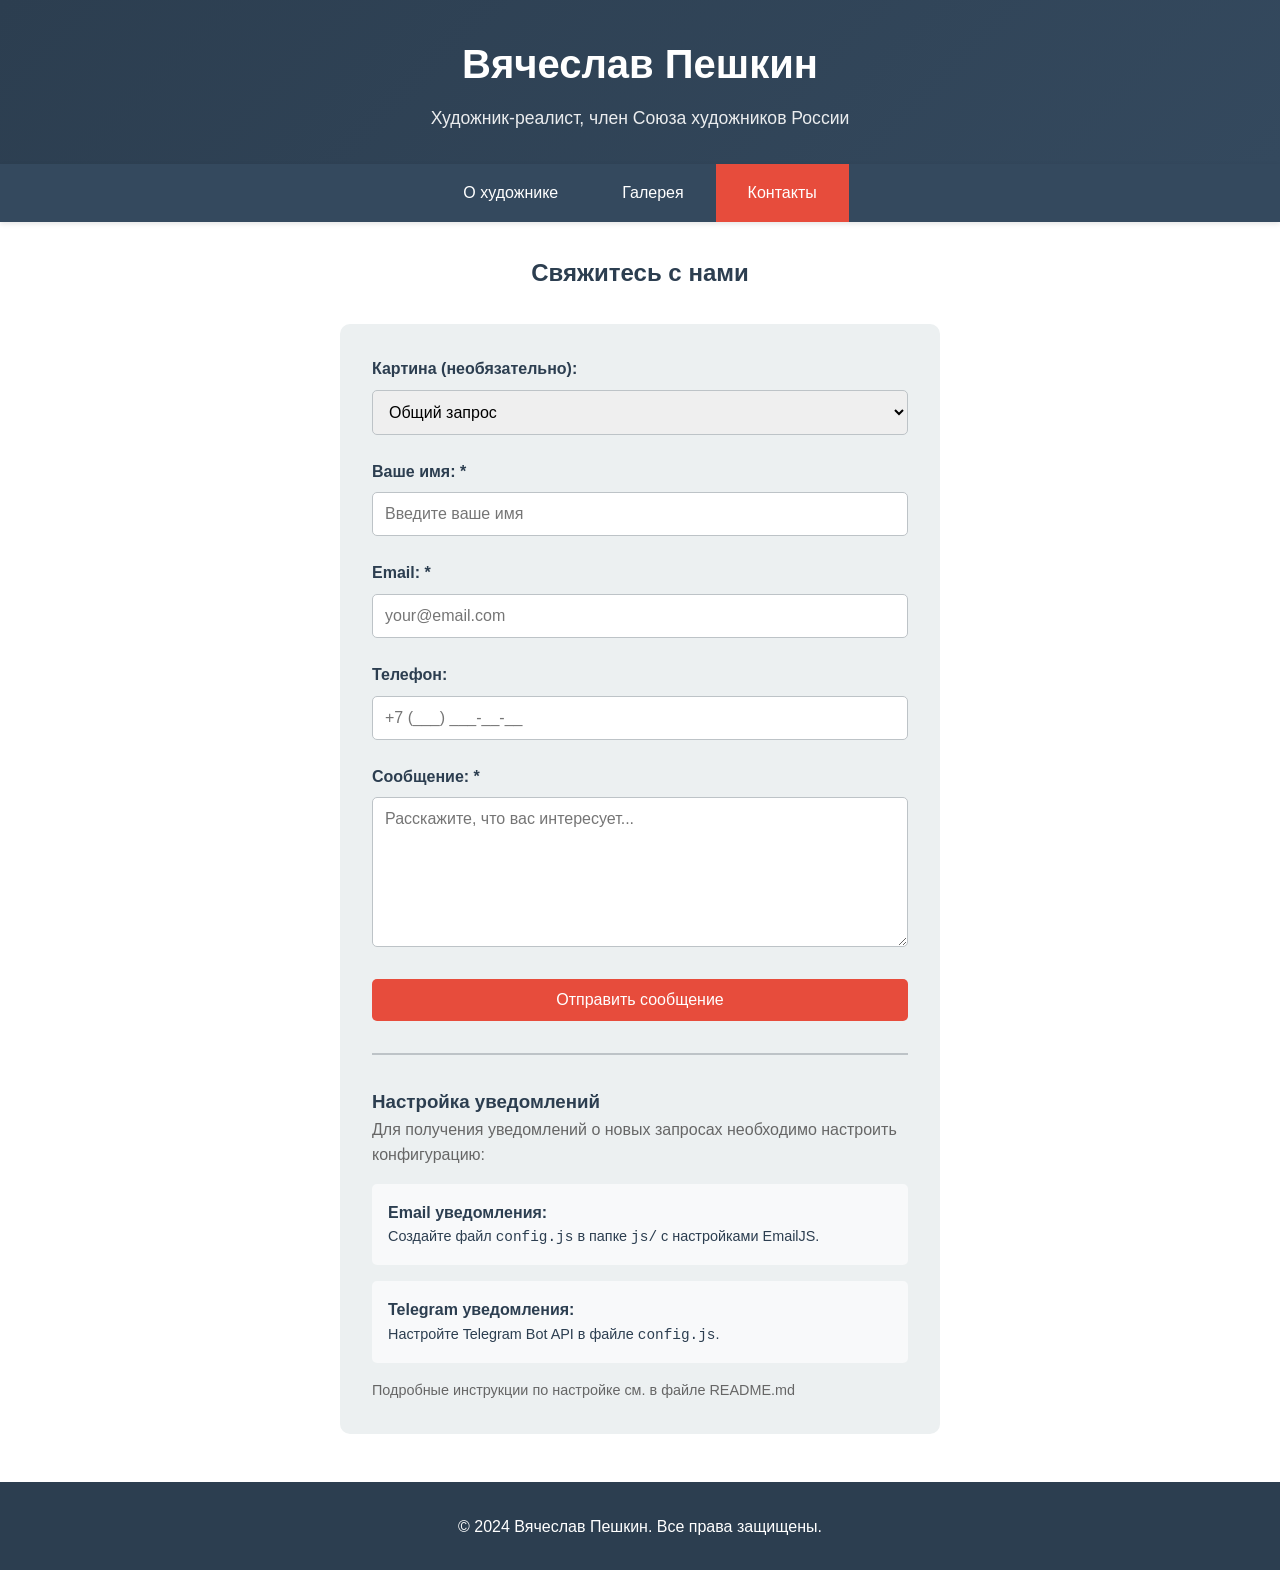
==== contact.html @ fdf55a37 "Реализован полнофункциональный сайт художника Вячеслава Пешкина Основной функционал: - Главная стран" ====
<!DOCTYPE html>
<html lang="ru">
<head>
    <meta charset="UTF-8">
    <meta name="viewport" content="width=device-width, initial-scale=1.0">
    <meta name="description" content="Связаться с художником Вячеславом Пешкиным">
    <title>Контакты - Вячеслав Пешкин</title>
    <link rel="stylesheet" href="css/style.css">
</head>
<body>
    <header>
        <div class="header-content">
            <h1>Вячеслав Пешкин</h1>
            <p>Художник-реалист, член Союза художников России</p>
        </div>
    </header>

    <nav>
        <ul>
            <li><a href="index.html">О художнике</a></li>
            <li><a href="gallery.html">Галерея</a></li>
            <li><a href="contact.html" class="active">Контакты</a></li>
        </ul>
    </nav>

    <main>
        <h2 style="text-align: center; margin-bottom: 2rem; color: var(--primary-color);">Свяжитесь с нами</h2>

        <div class="contact-form">
            <div id="success-message" class="success-message">
                <strong>Спасибо!</strong> Ваше сообщение успешно отправлено. Мы свяжемся с вами в ближайшее время.
            </div>

            <div id="error-message" class="error-message">
                <strong>Ошибка!</strong> <span id="error-text">Произошла ошибка при отправке сообщения. Пожалуйста, попробуйте позже.</span>
            </div>

            <div id="selected-artwork" class="selected-artwork">
                <h3>Выбранная картина:</h3>
                <img id="artwork-image" src="" alt="">
                <div id="artwork-info"></div>
            </div>

            <form id="contact-form">
                <div class="form-group">
                    <label for="artwork-select">Картина (необязательно):</label>
                    <select id="artwork-select" name="artwork">
                        <option value="">Общий запрос</option>
                    </select>
                </div>

                <div class="form-group">
                    <label for="name">Ваше имя: *</label>
                    <input type="text" id="name" name="name" required placeholder="Введите ваше имя">
                </div>

                <div class="form-group">
                    <label for="email">Email: *</label>
                    <input type="email" id="email" name="email" required placeholder="your@email.com">
                </div>

                <div class="form-group">
                    <label for="phone">Телефон:</label>
                    <input type="tel" id="phone" name="phone" placeholder="+7 (___) ___-__-__">
                </div>

                <div class="form-group">
                    <label for="message">Сообщение: *</label>
                    <textarea id="message" name="message" required placeholder="Расскажите, что вас интересует..."></textarea>
                </div>

                <button type="submit" class="btn" style="width: 100%;">Отправить сообщение</button>
            </form>

            <div style="margin-top: 2rem; padding-top: 2rem; border-top: 2px solid var(--border-color);">
                <h3>Настройка уведомлений</h3>
                <p style="color: #666; margin-bottom: 1rem;">Для получения уведомлений о новых запросах необходимо настроить конфигурацию:</p>

                <div style="background-color: #f8f9fa; padding: 1rem; border-radius: 5px; margin-top: 1rem;">
                    <h4>Email уведомления:</h4>
                    <p style="font-size: 0.9rem;">Создайте файл <code>config.js</code> в папке <code>js/</code> с настройками EmailJS.</p>
                </div>

                <div style="background-color: #f8f9fa; padding: 1rem; border-radius: 5px; margin-top: 1rem;">
                    <h4>Telegram уведомления:</h4>
                    <p style="font-size: 0.9rem;">Настройте Telegram Bot API в файле <code>config.js</code>.</p>
                </div>

                <p style="margin-top: 1rem; font-size: 0.9rem; color: #666;">Подробные инструкции по настройке см. в файле README.md</p>
            </div>
        </div>
    </main>

    <footer>
        <p>&copy; 2024 Вячеслав Пешкин. Все права защищены.</p>
    </footer>

    <!-- Optional: EmailJS library (uncomment and add your public key when configured) -->
    <!-- <script src="https://cdn.jsdelivr.net/npm/@emailjs/browser@3/dist/email.min.js"></script> -->
    <!-- <script>emailjs.init('YOUR_PUBLIC_KEY');</script> -->

    <!-- Config file (optional, create from template) -->
    <script src="js/config.js"></script>

    <script src="js/artworks.js"></script>
    <script src="js/contact.js"></script>
</body>
</html>
---- css/style.css ----
/* Общие стили */
* {
    margin: 0;
    padding: 0;
    box-sizing: border-box;
}

:root {
    --primary-color: #2c3e50;
    --secondary-color: #34495e;
    --accent-color: #e74c3c;
    --light-bg: #ecf0f1;
    --text-color: #2c3e50;
    --border-color: #bdc3c7;
}

body {
    font-family: 'Segoe UI', Tahoma, Geneva, Verdana, sans-serif;
    line-height: 1.6;
    color: var(--text-color);
    background-color: #fff;
}

/* Заголовок сайта */
header {
    background: linear-gradient(135deg, var(--primary-color) 0%, var(--secondary-color) 100%);
    color: white;
    padding: 2rem 0;
    box-shadow: 0 2px 10px rgba(0,0,0,0.1);
}

.header-content {
    max-width: 1200px;
    margin: 0 auto;
    padding: 0 2rem;
    text-align: center;
}

header h1 {
    font-size: 2.5rem;
    margin-bottom: 0.5rem;
}

header p {
    font-size: 1.1rem;
    opacity: 0.9;
}

/* Навигация */
nav {
    background-color: var(--secondary-color);
    box-shadow: 0 2px 5px rgba(0,0,0,0.1);
    position: sticky;
    top: 0;
    z-index: 100;
}

nav ul {
    list-style: none;
    display: flex;
    justify-content: center;
    max-width: 1200px;
    margin: 0 auto;
}

nav li {
    margin: 0;
}

nav a {
    display: block;
    color: white;
    text-decoration: none;
    padding: 1rem 2rem;
    transition: background-color 0.3s;
}

nav a:hover,
nav a.active {
    background-color: var(--accent-color);
}

/* Основной контент */
main {
    max-width: 1200px;
    margin: 2rem auto;
    padding: 0 2rem;
}

/* О художнике */
.about-section {
    display: grid;
    grid-template-columns: 300px 1fr;
    gap: 2rem;
    margin-bottom: 2rem;
}

.artist-photo {
    width: 100%;
    border-radius: 10px;
    box-shadow: 0 4px 15px rgba(0,0,0,0.2);
}

.biography {
    background-color: var(--light-bg);
    padding: 2rem;
    border-radius: 10px;
    line-height: 1.8;
}

.biography h2 {
    color: var(--primary-color);
    margin-bottom: 1rem;
}

.biography p {
    margin-bottom: 1rem;
    text-align: justify;
}

/* Галерея */
.filters {
    background-color: var(--light-bg);
    padding: 1.5rem;
    border-radius: 10px;
    margin-bottom: 2rem;
}

.filter-group {
    margin-bottom: 1rem;
}

.filter-group label {
    display: block;
    font-weight: bold;
    margin-bottom: 0.5rem;
    color: var(--primary-color);
}

.filter-group select,
.filter-group input {
    width: 100%;
    padding: 0.5rem;
    border: 1px solid var(--border-color);
    border-radius: 5px;
    font-size: 1rem;
}

.filter-controls {
    display: grid;
    grid-template-columns: repeat(auto-fit, minmax(200px, 1fr));
    gap: 1rem;
}

.btn {
    background-color: var(--accent-color);
    color: white;
    border: none;
    padding: 0.75rem 1.5rem;
    border-radius: 5px;
    cursor: pointer;
    font-size: 1rem;
    transition: background-color 0.3s;
}

.btn:hover {
    background-color: #c0392b;
}

.btn-secondary {
    background-color: var(--secondary-color);
}

.btn-secondary:hover {
    background-color: var(--primary-color);
}

/* Сетка галереи */
.gallery-grid {
    display: grid;
    grid-template-columns: repeat(auto-fill, minmax(300px, 1fr));
    gap: 2rem;
    margin-top: 2rem;
}

.artwork-card {
    background-color: white;
    border-radius: 10px;
    overflow: hidden;
    box-shadow: 0 4px 15px rgba(0,0,0,0.1);
    transition: transform 0.3s, box-shadow 0.3s;
}

.artwork-card:hover {
    transform: translateY(-5px);
    box-shadow: 0 6px 20px rgba(0,0,0,0.15);
}

.artwork-image {
    width: 100%;
    height: 250px;
    object-fit: cover;
    cursor: pointer;
}

.artwork-info {
    padding: 1rem;
}

.artwork-title {
    font-size: 1.2rem;
    font-weight: bold;
    color: var(--primary-color);
    margin-bottom: 0.5rem;
}

.artwork-details {
    font-size: 0.9rem;
    color: #666;
    margin-bottom: 0.3rem;
}

.artwork-price {
    font-size: 1.1rem;
    font-weight: bold;
    color: var(--accent-color);
    margin-top: 0.5rem;
}

.contact-btn {
    width: 100%;
    margin-top: 1rem;
}

/* Модальное окно */
.modal {
    display: none;
    position: fixed;
    z-index: 1000;
    left: 0;
    top: 0;
    width: 100%;
    height: 100%;
    overflow: auto;
    background-color: rgba(0,0,0,0.9);
}

.modal-content {
    position: relative;
    margin: 2% auto;
    max-width: 90%;
    max-height: 90vh;
}

.modal-image {
    width: 100%;
    height: auto;
    display: block;
}

.close-modal {
    position: absolute;
    top: 15px;
    right: 35px;
    color: #f1f1f1;
    font-size: 40px;
    font-weight: bold;
    cursor: pointer;
}

.close-modal:hover {
    color: var(--accent-color);
}

/* Форма контакта */
.contact-form {
    max-width: 600px;
    margin: 0 auto;
    background-color: var(--light-bg);
    padding: 2rem;
    border-radius: 10px;
}

.form-group {
    margin-bottom: 1.5rem;
}

.form-group label {
    display: block;
    font-weight: bold;
    margin-bottom: 0.5rem;
    color: var(--primary-color);
}

.form-group input,
.form-group textarea,
.form-group select {
    width: 100%;
    padding: 0.75rem;
    border: 1px solid var(--border-color);
    border-radius: 5px;
    font-size: 1rem;
    font-family: inherit;
}

.form-group textarea {
    min-height: 150px;
    resize: vertical;
}

.selected-artwork {
    background-color: white;
    padding: 1rem;
    border-radius: 5px;
    margin-bottom: 1rem;
    display: none;
}

.selected-artwork.show {
    display: block;
}

.selected-artwork img {
    width: 100%;
    max-width: 200px;
    border-radius: 5px;
    margin-bottom: 0.5rem;
}

.success-message,
.error-message {
    padding: 1rem;
    border-radius: 5px;
    margin-bottom: 1rem;
    display: none;
}

.success-message {
    background-color: #d4edda;
    color: #155724;
    border: 1px solid #c3e6cb;
}

.error-message {
    background-color: #f8d7da;
    color: #721c24;
    border: 1px solid #f5c6cb;
}

.success-message.show,
.error-message.show {
    display: block;
}

/* Футер */
footer {
    background-color: var(--primary-color);
    color: white;
    text-align: center;
    padding: 2rem;
    margin-top: 3rem;
}

/* Адаптивность */
@media (max-width: 768px) {
    header h1 {
        font-size: 1.8rem;
    }

    nav ul {
        flex-direction: column;
    }

    nav a {
        padding: 0.75rem;
        border-bottom: 1px solid rgba(255,255,255,0.1);
    }

    .about-section {
        grid-template-columns: 1fr;
    }

    .gallery-grid {
        grid-template-columns: 1fr;
    }

    .filter-controls {
        grid-template-columns: 1fr;
    }

    main {
        padding: 0 1rem;
    }
}

/* Загрузка */
.loading {
    text-align: center;
    padding: 2rem;
    font-size: 1.2rem;
    color: var(--secondary-color);
}

.no-results {
    text-align: center;
    padding: 3rem;
    font-size: 1.2rem;
    color: #666;
}
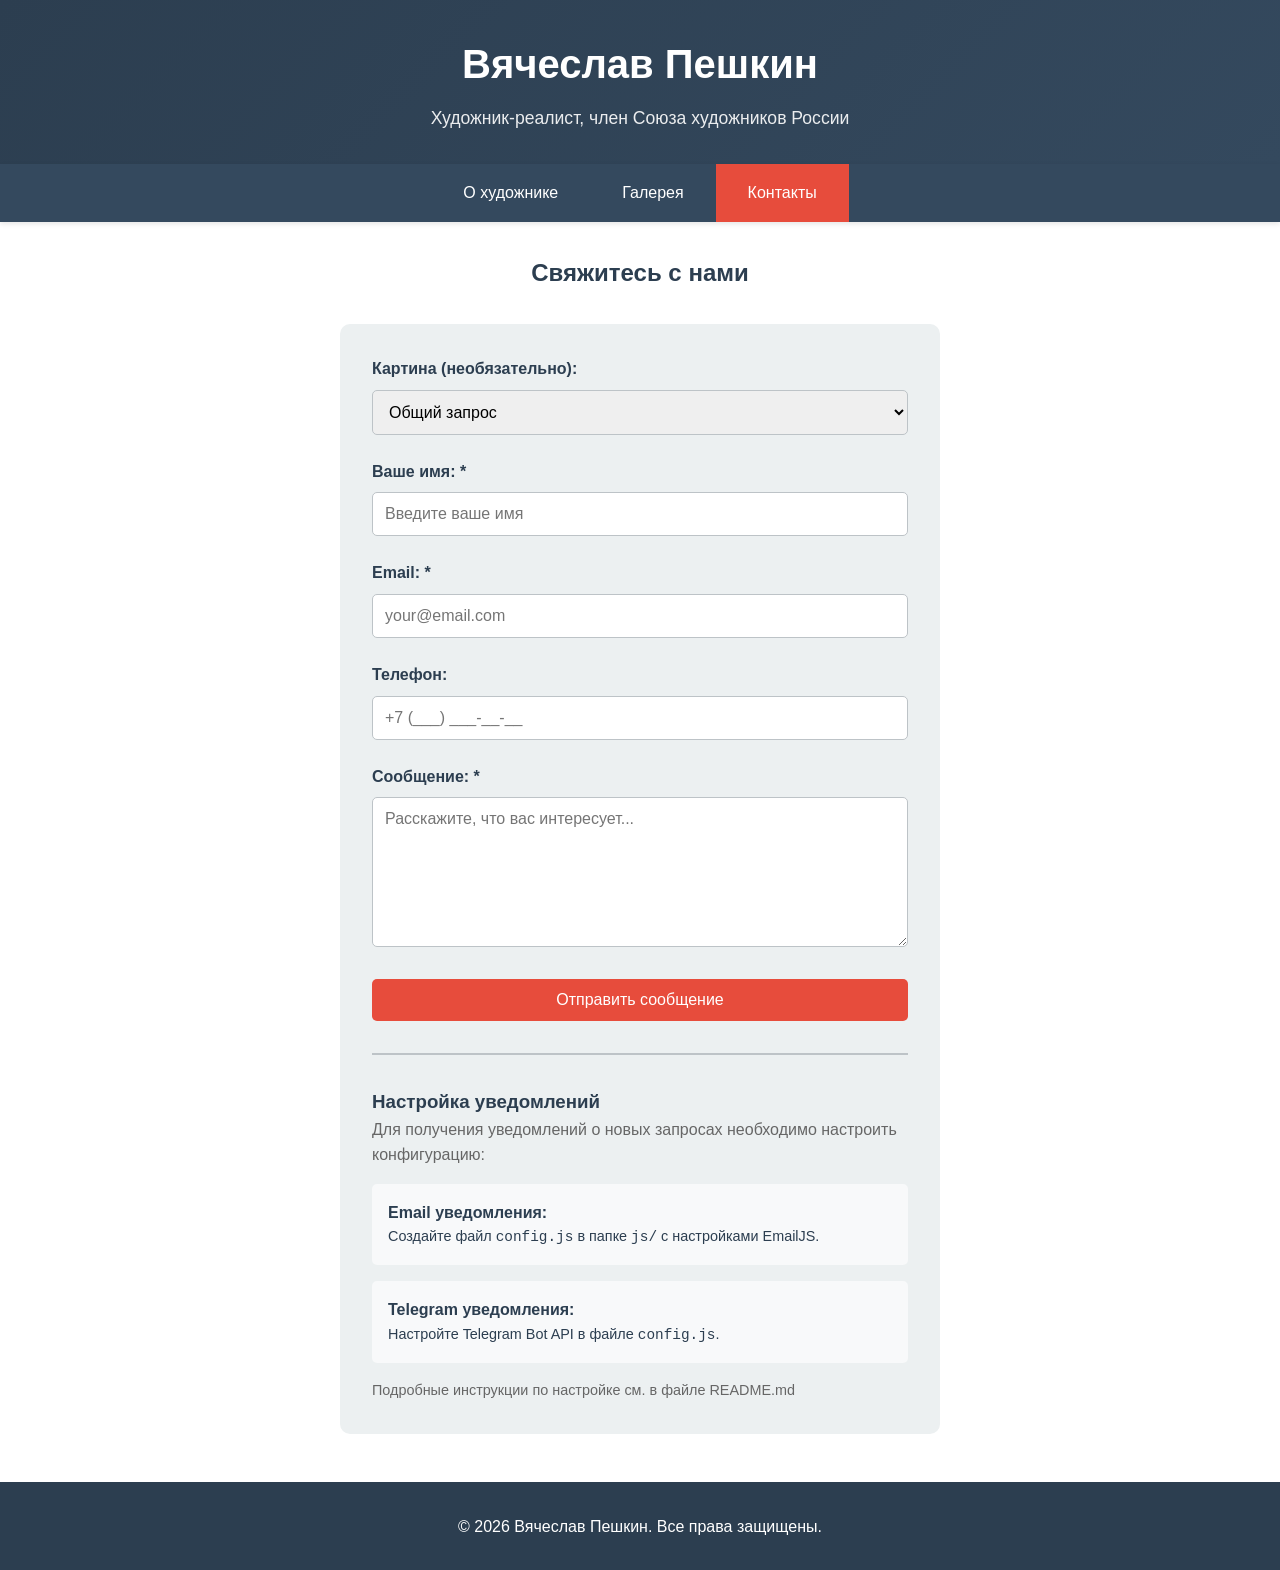
==== commit 2aa9b2e1: "Автоматический расчет года в copyright footer Реализовано автоматическое определение текущего года в" ====
--- a/contact.html
+++ b/contact.html
@@ -92,7 +92,7 @@
     </main>
 
     <footer>
-        <p>&copy; 2024 Вячеслав Пешкин. Все права защищены.</p>
+        <p>&copy; <span id="copyright-year"></span> Вячеслав Пешкин. Все права защищены.</p>
     </footer>
 
     <!-- Optional: EmailJS library (uncomment and add your public key when configured) -->
@@ -104,5 +104,8 @@
 
     <script src="js/artworks.js"></script>
     <script src="js/contact.js"></script>
+    <script>
+        document.getElementById('copyright-year').textContent = new Date().getFullYear();
+    </script>
 </body>
 </html>
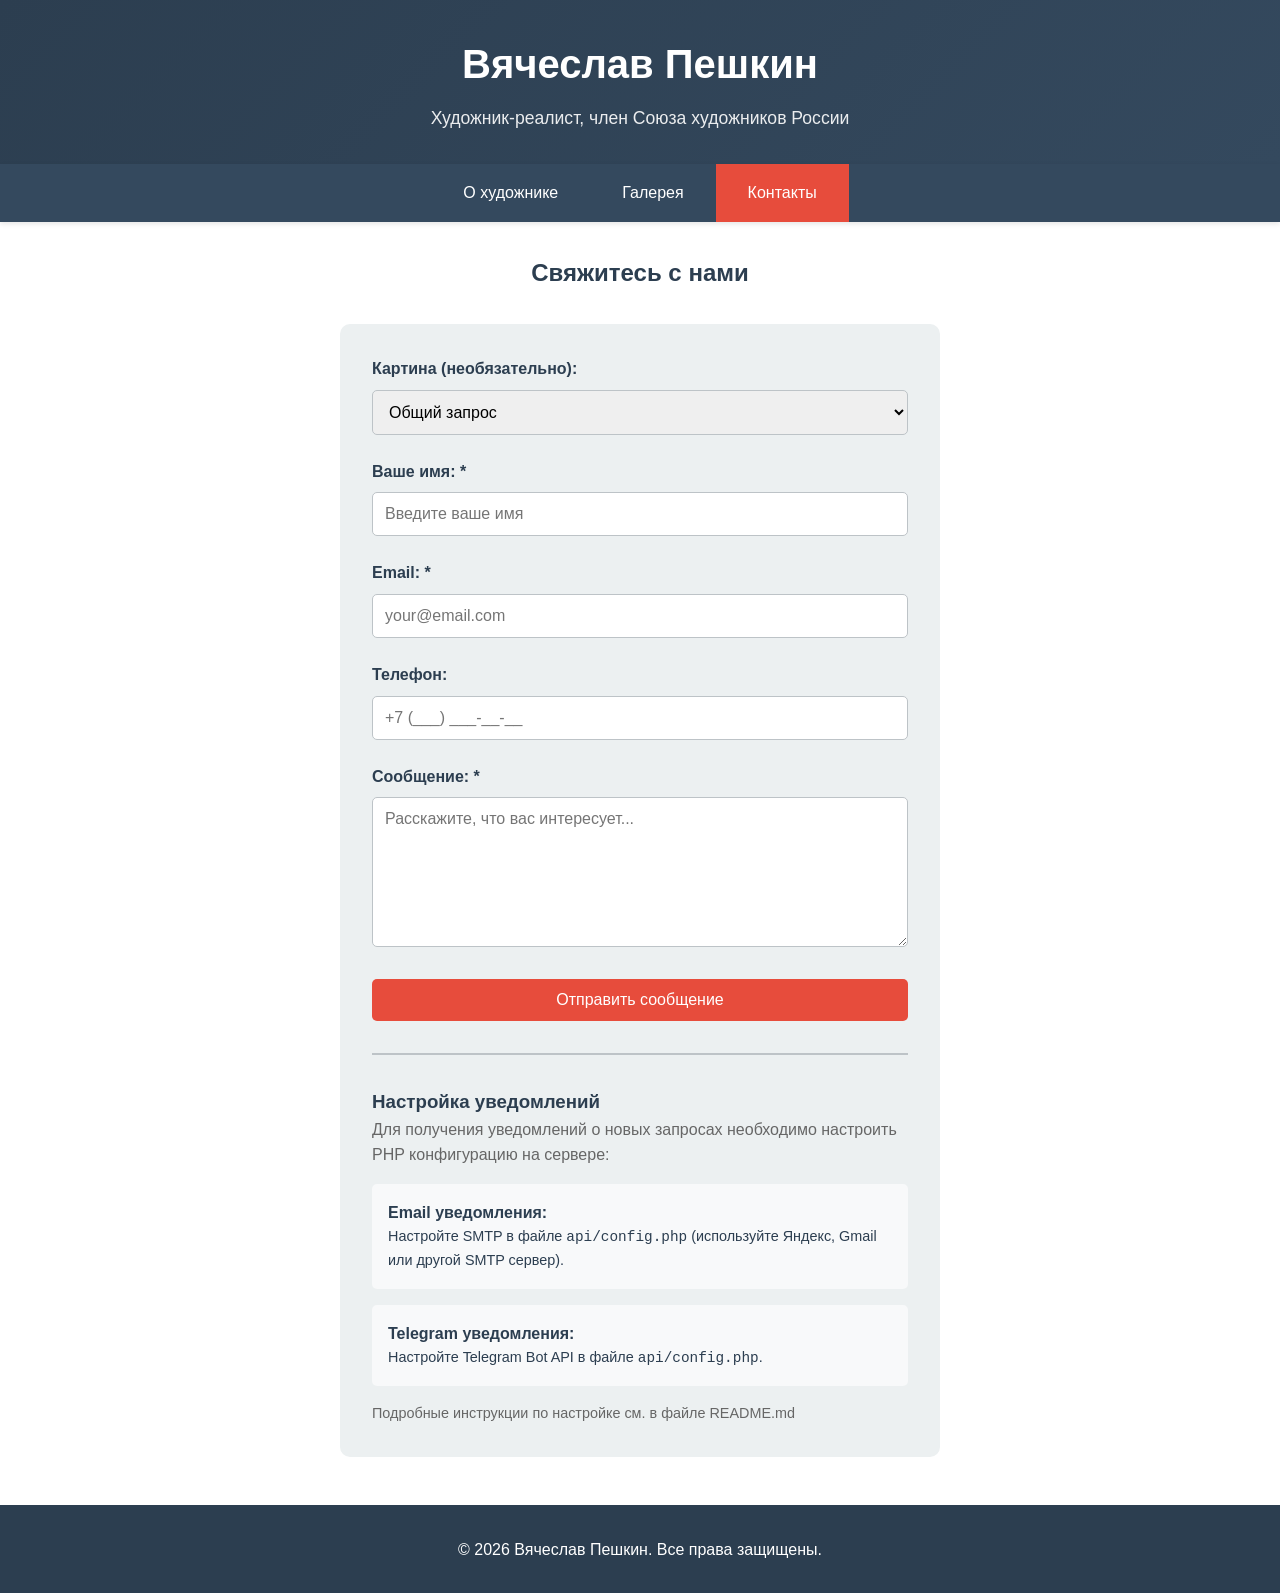
==== commit dd69b9c3: "Переделать уведомления для работы через PHP вместо клиентского JavaScript Изменения: - Создан PHP ba" ====
--- a/contact.html
+++ b/contact.html
@@ -74,16 +74,16 @@
 
             <div style="margin-top: 2rem; padding-top: 2rem; border-top: 2px solid var(--border-color);">
                 <h3>Настройка уведомлений</h3>
-                <p style="color: #666; margin-bottom: 1rem;">Для получения уведомлений о новых запросах необходимо настроить конфигурацию:</p>
+                <p style="color: #666; margin-bottom: 1rem;">Для получения уведомлений о новых запросах необходимо настроить PHP конфигурацию на сервере:</p>
 
                 <div style="background-color: #f8f9fa; padding: 1rem; border-radius: 5px; margin-top: 1rem;">
                     <h4>Email уведомления:</h4>
-                    <p style="font-size: 0.9rem;">Создайте файл <code>config.js</code> в папке <code>js/</code> с настройками EmailJS.</p>
+                    <p style="font-size: 0.9rem;">Настройте SMTP в файле <code>api/config.php</code> (используйте Яндекс, Gmail или другой SMTP сервер).</p>
                 </div>
 
                 <div style="background-color: #f8f9fa; padding: 1rem; border-radius: 5px; margin-top: 1rem;">
                     <h4>Telegram уведомления:</h4>
-                    <p style="font-size: 0.9rem;">Настройте Telegram Bot API в файле <code>config.js</code>.</p>
+                    <p style="font-size: 0.9rem;">Настройте Telegram Bot API в файле <code>api/config.php</code>.</p>
                 </div>
 
                 <p style="margin-top: 1rem; font-size: 0.9rem; color: #666;">Подробные инструкции по настройке см. в файле README.md</p>
@@ -95,13 +95,6 @@
         <p>&copy; <span id="copyright-year"></span> Вячеслав Пешкин. Все права защищены.</p>
     </footer>
 
-    <!-- Optional: EmailJS library (uncomment and add your public key when configured) -->
-    <!-- <script src="https://cdn.jsdelivr.net/npm/@emailjs/browser@3/dist/email.min.js"></script> -->
-    <!-- <script>emailjs.init('YOUR_PUBLIC_KEY');</script> -->
-
-    <!-- Config file (optional, create from template) -->
-    <script src="js/config.js"></script>
-
     <script src="js/artworks.js"></script>
     <script src="js/contact.js"></script>
     <script>
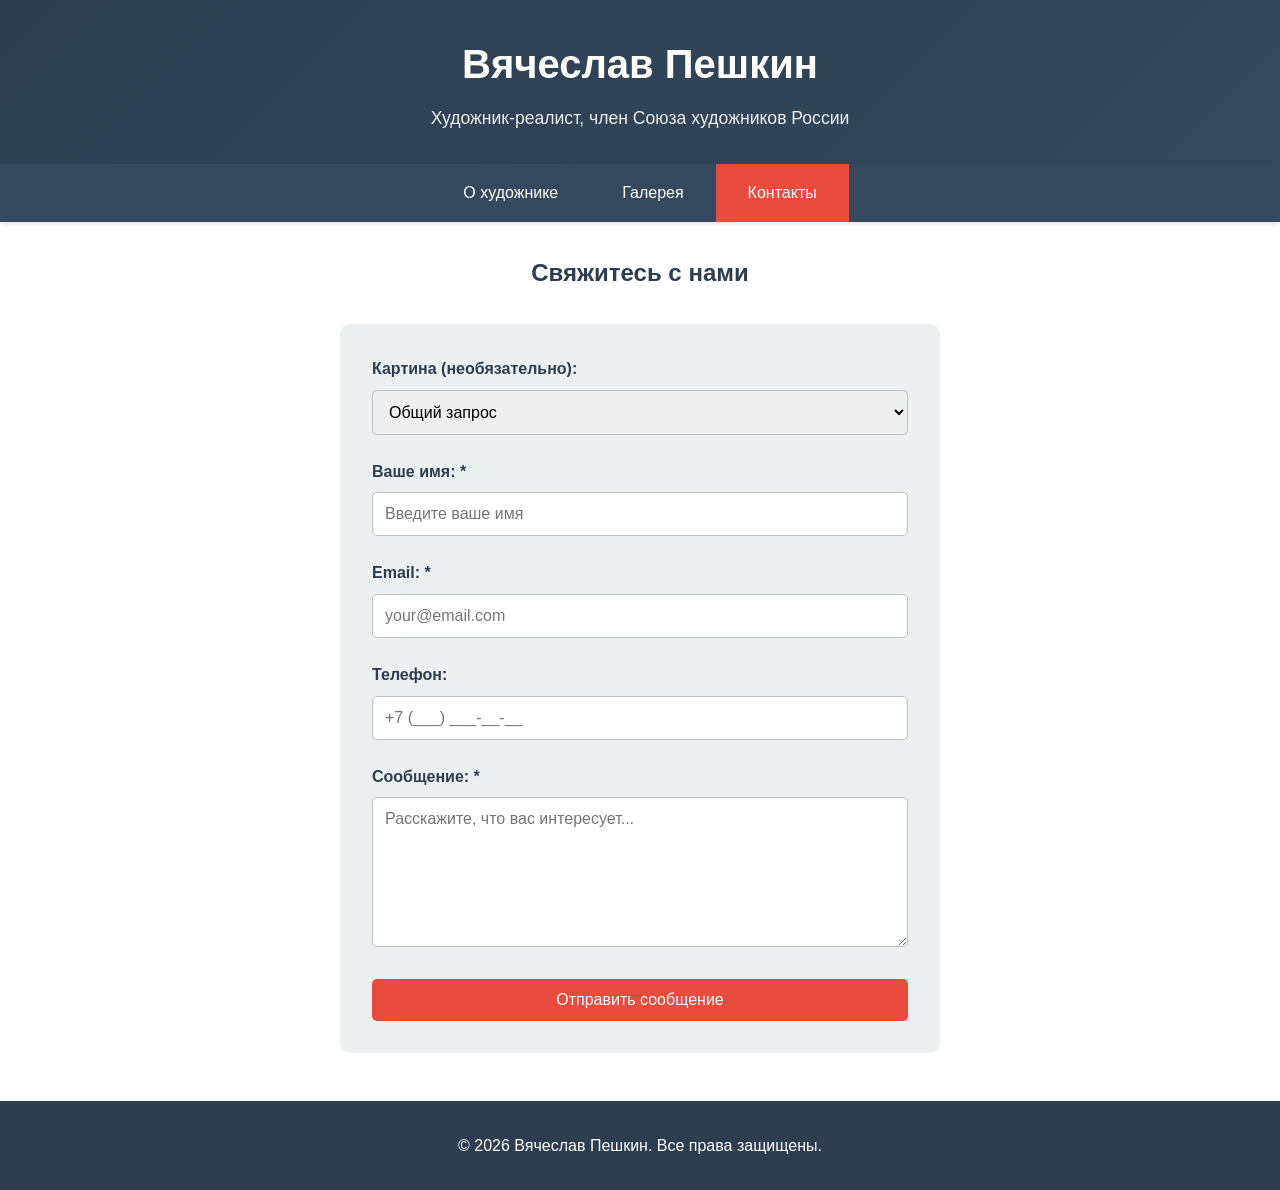
==== commit e47ddea8: "Update contact.html" ====
--- a/contact.html
+++ b/contact.html
@@ -72,22 +72,7 @@
                 <button type="submit" class="btn" style="width: 100%;">Отправить сообщение</button>
             </form>
 
-            <div style="margin-top: 2rem; padding-top: 2rem; border-top: 2px solid var(--border-color);">
-                <h3>Настройка уведомлений</h3>
-                <p style="color: #666; margin-bottom: 1rem;">Для получения уведомлений о новых запросах необходимо настроить PHP конфигурацию на сервере:</p>
 
-                <div style="background-color: #f8f9fa; padding: 1rem; border-radius: 5px; margin-top: 1rem;">
-                    <h4>Email уведомления:</h4>
-                    <p style="font-size: 0.9rem;">Настройте SMTP в файле <code>api/config.php</code> (используйте Яндекс, Gmail или другой SMTP сервер).</p>
-                </div>
-
-                <div style="background-color: #f8f9fa; padding: 1rem; border-radius: 5px; margin-top: 1rem;">
-                    <h4>Telegram уведомления:</h4>
-                    <p style="font-size: 0.9rem;">Настройте Telegram Bot API в файле <code>api/config.php</code>.</p>
-                </div>
-
-                <p style="margin-top: 1rem; font-size: 0.9rem; color: #666;">Подробные инструкции по настройке см. в файле README.md</p>
-            </div>
         </div>
     </main>
 
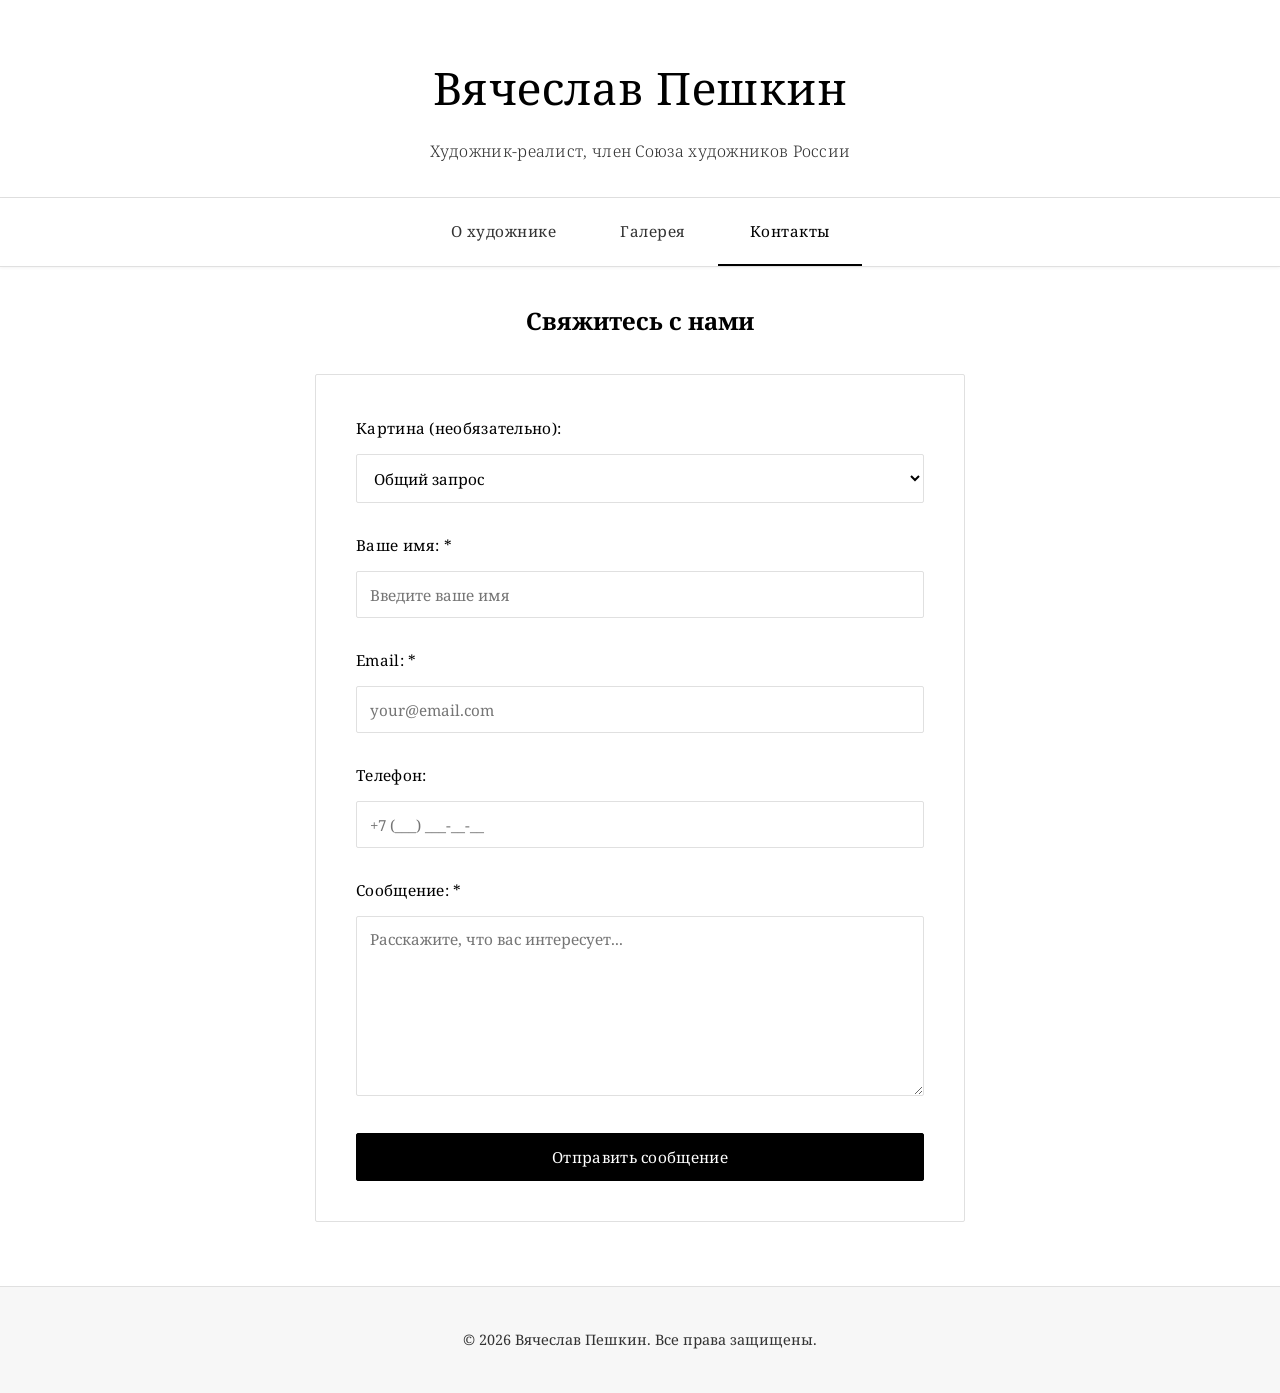
==== commit c275a7cf: "Merge pull request #16 from konard/issue-15-47d4dc90ceca Visual adjustment: Apply elegant gallery-st" ====
--- a/contact.html
+++ b/contact.html
@@ -3,8 +3,12 @@
 <head>
     <meta charset="UTF-8">
     <meta name="viewport" content="width=device-width, initial-scale=1.0">
+    <link rel="canonical" href="https://integram.io/contact.html">
     <meta name="description" content="Связаться с художником Вячеславом Пешкиным">
     <title>Контакты - Вячеслав Пешкин</title>
+    <link rel="preconnect" href="https://fonts.googleapis.com">
+    <link rel="preconnect" href="https://fonts.gstatic.com" crossorigin>
+    <link href="https://fonts.googleapis.com/css2?family=Noto+Serif:wght@300;400;500;600&display=swap" rel="stylesheet">
     <link rel="stylesheet" href="css/style.css">
 </head>
 <body>
@@ -85,5 +89,18 @@
     <script>
         document.getElementById('copyright-year').textContent = new Date().getFullYear();
     </script>
+<!-- Yandex.Metrika counter -->
+<script type="text/javascript">
+    (function(m,e,t,r,i,k,a){
+        m[i]=m[i]||function(){(m[i].a=m[i].a||[]).push(arguments)};
+        m[i].l=1*new Date();
+        for (var j = 0; j < document.scripts.length; j++) {if (document.scripts[j].src === r) { return; }}
+        k=e.createElement(t),a=e.getElementsByTagName(t)[0],k.async=1,k.src=r,a.parentNode.insertBefore(k,a)
+    })(window, document,'script','https://mc.yandex.ru/metrika/tag.js?id=105202730', 'ym');
+
+    ym(105202730, 'init', {ssr:true, webvisor:true, clickmap:true, ecommerce:"dataLayer", accurateTrackBounce:true, trackLinks:true});
+</script>
+<noscript><div><img src="https://mc.yandex.ru/watch/105202730" style="position:absolute; left:-9999px;" alt="" /></div></noscript>
+<!-- /Yandex.Metrika counter -->
 </body>
 </html>
--- a/css/style.css
+++ b/css/style.css
@@ -6,27 +6,28 @@
 }
 
 :root {
-    --primary-color: #2c3e50;
-    --secondary-color: #34495e;
-    --accent-color: #e74c3c;
-    --light-bg: #ecf0f1;
-    --text-color: #2c3e50;
-    --border-color: #bdc3c7;
+    --primary-color: #000000;
+    --secondary-color: #333333;
+    --accent-color: #000000;
+    --light-bg: #ffffff;
+    --text-color: #333333;
+    --border-color: #e0e0e0;
+    --subtle-gray: #f7f7f7;
 }
 
 body {
-    font-family: 'Segoe UI', Tahoma, Geneva, Verdana, sans-serif;
-    line-height: 1.6;
+    font-family: 'Noto Serif', Georgia, 'Times New Roman', serif;
+    line-height: 1.8;
     color: var(--text-color);
-    background-color: #fff;
+    background-color: #ffffff;
 }
 
 /* Заголовок сайта */
 header {
-    background: linear-gradient(135deg, var(--primary-color) 0%, var(--secondary-color) 100%);
-    color: white;
-    padding: 2rem 0;
-    box-shadow: 0 2px 10px rgba(0,0,0,0.1);
+    background: #ffffff;
+    color: var(--primary-color);
+    padding: 3rem 0 2rem;
+    border-bottom: 1px solid var(--border-color);
 }
 
 .header-content {
@@ -37,22 +38,27 @@
 }
 
 header h1 {
-    font-size: 2.5rem;
+    font-size: 2.8rem;
     margin-bottom: 0.5rem;
+    font-weight: 400;
+    letter-spacing: 0.5px;
 }
 
 header p {
-    font-size: 1.1rem;
-    opacity: 0.9;
+    font-size: 1rem;
+    color: var(--secondary-color);
+    font-weight: 300;
+    letter-spacing: 0.3px;
 }
 
 /* Навигация */
 nav {
-    background-color: var(--secondary-color);
-    box-shadow: 0 2px 5px rgba(0,0,0,0.1);
+    background-color: #ffffff;
+    border-bottom: 1px solid var(--border-color);
     position: sticky;
     top: 0;
     z-index: 100;
+    box-shadow: 0 1px 3px rgba(0,0,0,0.05);
 }
 
 nav ul {
@@ -69,15 +75,20 @@
 
 nav a {
     display: block;
-    color: white;
+    color: var(--secondary-color);
     text-decoration: none;
-    padding: 1rem 2rem;
-    transition: background-color 0.3s;
+    padding: 1.2rem 2rem;
+    transition: all 0.3s ease;
+    font-size: 0.95rem;
+    letter-spacing: 0.5px;
+    border-bottom: 2px solid transparent;
 }
 
 nav a:hover,
 nav a.active {
-    background-color: var(--accent-color);
+    color: var(--primary-color);
+    border-bottom-color: var(--primary-color);
+    background-color: transparent;
 }
 
 /* Основной контент */
@@ -90,40 +101,54 @@
 /* О художнике */
 .about-section {
     display: grid;
-    grid-template-columns: 300px 1fr;
-    gap: 2rem;
-    margin-bottom: 2rem;
+    grid-template-columns: 350px 1fr;
+    gap: 3rem;
+    margin-bottom: 3rem;
 }
 
 .artist-photo {
     width: 100%;
-    border-radius: 10px;
-    box-shadow: 0 4px 15px rgba(0,0,0,0.2);
+    border-radius: 2px;
+    box-shadow: 0 2px 8px rgba(0,0,0,0.1);
 }
 
 .biography {
-    background-color: var(--light-bg);
-    padding: 2rem;
-    border-radius: 10px;
-    line-height: 1.8;
+    background-color: #ffffff;
+    padding: 0;
+    border-radius: 0;
+    line-height: 1.9;
 }
 
 .biography h2 {
     color: var(--primary-color);
+    margin-bottom: 1.5rem;
+    font-weight: 400;
+    font-size: 1.8rem;
+    letter-spacing: 0.3px;
+}
+
+.biography h3 {
+    color: var(--primary-color);
+    margin-top: 2rem;
     margin-bottom: 1rem;
+    font-weight: 400;
+    font-size: 1.4rem;
+    letter-spacing: 0.3px;
 }
 
 .biography p {
-    margin-bottom: 1rem;
-    text-align: justify;
+    margin-bottom: 1.2rem;
+    text-align: left;
+    color: var(--text-color);
 }
 
 /* Галерея */
 .filters {
-    background-color: var(--light-bg);
-    padding: 1.5rem;
-    border-radius: 10px;
-    margin-bottom: 2rem;
+    background-color: var(--subtle-gray);
+    padding: 2rem;
+    border-radius: 2px;
+    margin-bottom: 3rem;
+    border: 1px solid var(--border-color);
 }
 
 .filter-group {
@@ -132,18 +157,22 @@
 
 .filter-group label {
     display: block;
-    font-weight: bold;
+    font-weight: 400;
     margin-bottom: 0.5rem;
     color: var(--primary-color);
+    font-size: 0.95rem;
+    letter-spacing: 0.3px;
 }
 
 .filter-group select,
 .filter-group input {
     width: 100%;
-    padding: 0.5rem;
-    border: 1px solid var(--border-color);
-    border-radius: 5px;
-    font-size: 1rem;
+    padding: 0.7rem;
+    border: 1px solid var(--border-color);
+    border-radius: 2px;
+    font-size: 0.95rem;
+    font-family: 'Noto Serif', Georgia, serif;
+    background-color: #ffffff;
 }
 
 .filter-controls {
@@ -153,78 +182,86 @@
 }
 
 .btn {
-    background-color: var(--accent-color);
+    background-color: var(--primary-color);
     color: white;
-    border: none;
-    padding: 0.75rem 1.5rem;
-    border-radius: 5px;
+    border: 1px solid var(--primary-color);
+    padding: 0.8rem 2rem;
+    border-radius: 2px;
     cursor: pointer;
-    font-size: 1rem;
-    transition: background-color 0.3s;
+    font-size: 0.95rem;
+    transition: all 0.3s ease;
+    font-family: 'Noto Serif', Georgia, serif;
+    letter-spacing: 0.3px;
 }
 
 .btn:hover {
-    background-color: #c0392b;
+    background-color: var(--secondary-color);
+    border-color: var(--secondary-color);
 }
 
 .btn-secondary {
-    background-color: var(--secondary-color);
+    background-color: #ffffff;
+    color: var(--primary-color);
+    border: 1px solid var(--border-color);
 }
 
 .btn-secondary:hover {
-    background-color: var(--primary-color);
+    background-color: var(--subtle-gray);
+    border-color: var(--primary-color);
 }
 
 /* Сетка галереи */
 .gallery-grid {
     display: grid;
-    grid-template-columns: repeat(auto-fill, minmax(300px, 1fr));
-    gap: 2rem;
-    margin-top: 2rem;
+    grid-template-columns: repeat(auto-fill, minmax(320px, 1fr));
+    gap: 2.5rem;
+    margin-top: 3rem;
 }
 
 .artwork-card {
     background-color: white;
-    border-radius: 10px;
+    border-radius: 0;
     overflow: hidden;
-    box-shadow: 0 4px 15px rgba(0,0,0,0.1);
-    transition: transform 0.3s, box-shadow 0.3s;
+    box-shadow: 0 1px 4px rgba(0,0,0,0.08);
+    transition: transform 0.3s ease, box-shadow 0.3s ease;
+    border: 1px solid var(--border-color);
 }
 
 .artwork-card:hover {
-    transform: translateY(-5px);
-    box-shadow: 0 6px 20px rgba(0,0,0,0.15);
+    transform: translateY(-3px);
+    box-shadow: 0 4px 12px rgba(0,0,0,0.12);
 }
 
 .artwork-image {
     width: 100%;
-    height: 250px;
+    height: 280px;
     object-fit: cover;
     cursor: pointer;
 }
 
 .artwork-info {
-    padding: 1rem;
+    padding: 1.5rem;
 }
 
 .artwork-title {
-    font-size: 1.2rem;
-    font-weight: bold;
-    color: var(--primary-color);
-    margin-bottom: 0.5rem;
+    font-size: 1.15rem;
+    font-weight: 400;
+    color: var(--primary-color);
+    margin-bottom: 0.8rem;
+    letter-spacing: 0.3px;
 }
 
 .artwork-details {
     font-size: 0.9rem;
-    color: #666;
-    margin-bottom: 0.3rem;
+    color: var(--secondary-color);
+    margin-bottom: 0.4rem;
 }
 
 .artwork-price {
-    font-size: 1.1rem;
-    font-weight: bold;
-    color: var(--accent-color);
-    margin-top: 0.5rem;
+    font-size: 1.05rem;
+    font-weight: 400;
+    color: var(--primary-color);
+    margin-top: 0.8rem;
 }
 
 .contact-btn {
@@ -274,37 +311,41 @@
 
 /* Форма контакта */
 .contact-form {
-    max-width: 600px;
+    max-width: 650px;
     margin: 0 auto;
-    background-color: var(--light-bg);
-    padding: 2rem;
-    border-radius: 10px;
+    background-color: #ffffff;
+    padding: 2.5rem;
+    border-radius: 2px;
+    border: 1px solid var(--border-color);
 }
 
 .form-group {
-    margin-bottom: 1.5rem;
+    margin-bottom: 1.8rem;
 }
 
 .form-group label {
     display: block;
-    font-weight: bold;
-    margin-bottom: 0.5rem;
-    color: var(--primary-color);
+    font-weight: 400;
+    margin-bottom: 0.7rem;
+    color: var(--primary-color);
+    font-size: 0.95rem;
+    letter-spacing: 0.3px;
 }
 
 .form-group input,
 .form-group textarea,
 .form-group select {
     width: 100%;
-    padding: 0.75rem;
-    border: 1px solid var(--border-color);
-    border-radius: 5px;
-    font-size: 1rem;
-    font-family: inherit;
+    padding: 0.8rem;
+    border: 1px solid var(--border-color);
+    border-radius: 2px;
+    font-size: 0.95rem;
+    font-family: 'Noto Serif', Georgia, serif;
+    background-color: #ffffff;
 }
 
 .form-group textarea {
-    min-height: 150px;
+    min-height: 180px;
     resize: vertical;
 }
 
@@ -354,11 +395,13 @@
 
 /* Футер */
 footer {
-    background-color: var(--primary-color);
-    color: white;
+    background-color: var(--subtle-gray);
+    color: var(--secondary-color);
     text-align: center;
-    padding: 2rem;
-    margin-top: 3rem;
+    padding: 2.5rem;
+    margin-top: 4rem;
+    border-top: 1px solid var(--border-color);
+    font-size: 0.9rem;
 }
 
 /* Адаптивность */
